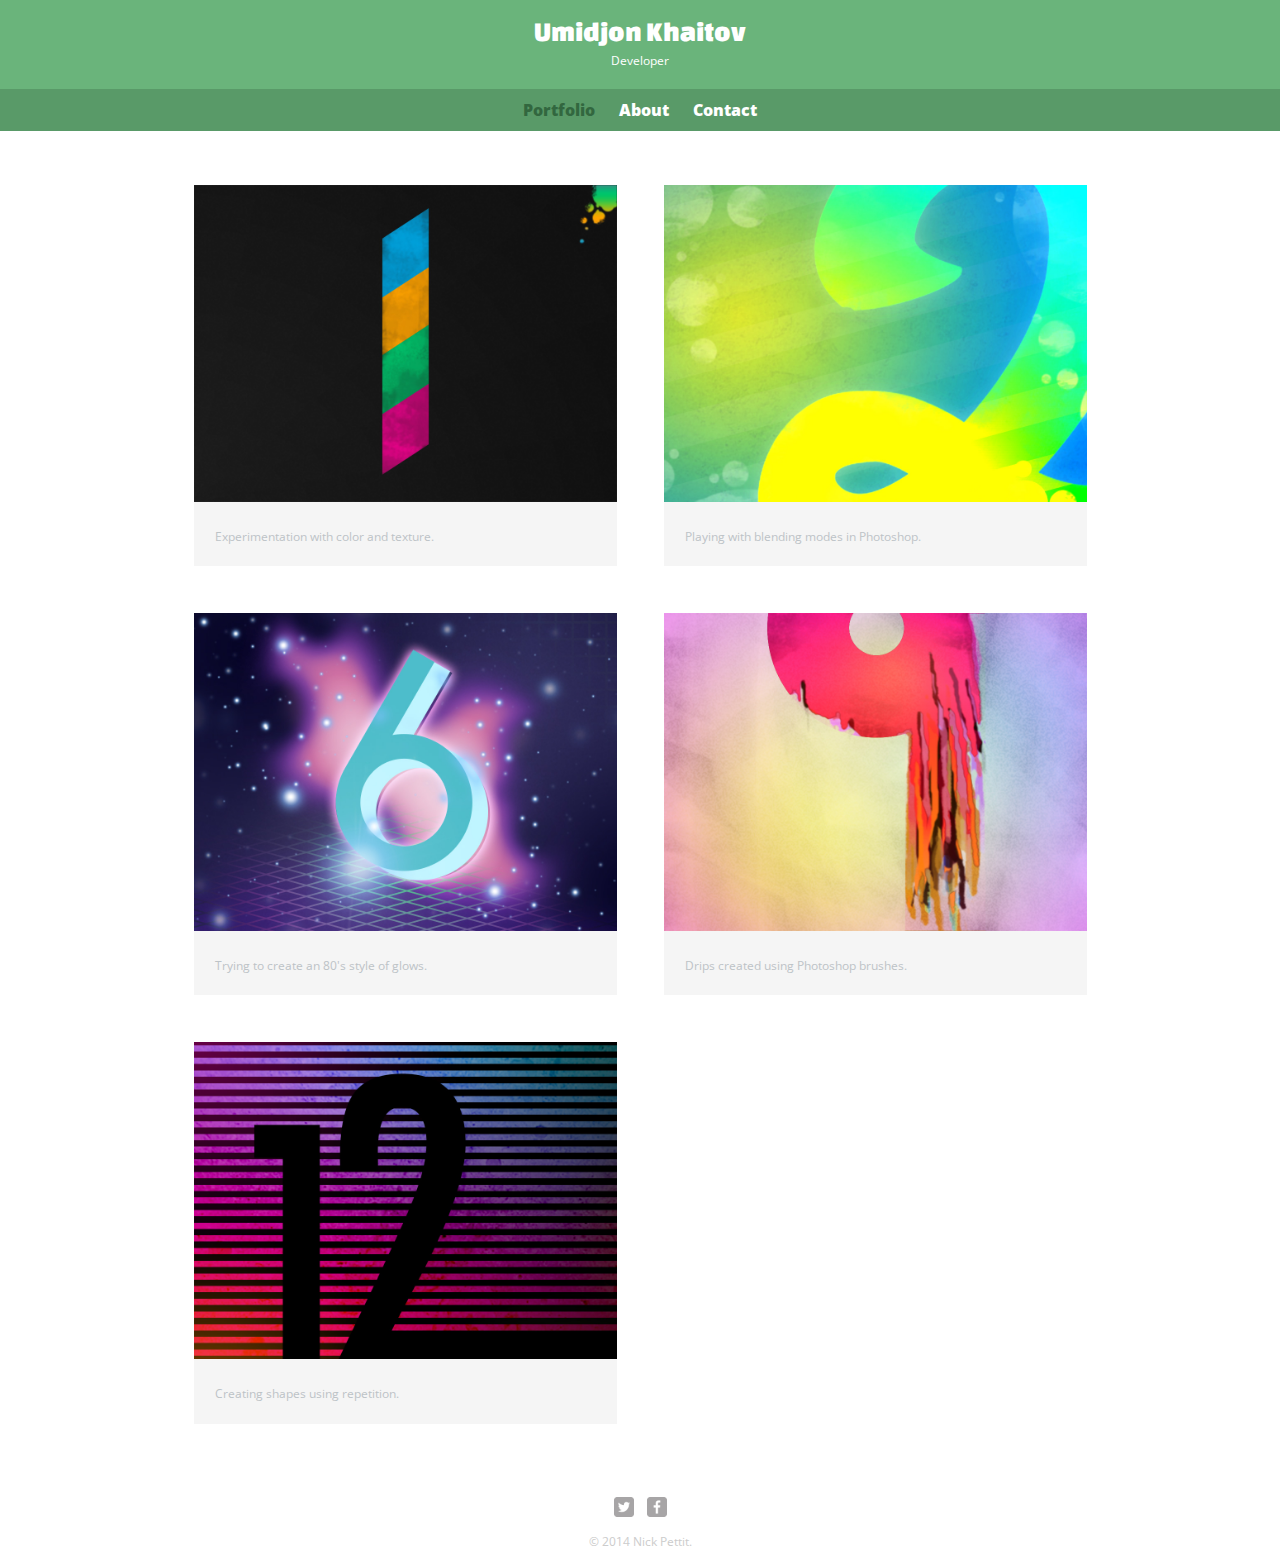
==== index.html @ 678d2e7a "initial commit" ====
<!DOCTYPE html>
<html>
  <head>
    <meta charset="utf-8">
    <title>Umidjon Khaitov | Developer</title>
    <link rel="stylesheet" href="css/normalize.css">
    <link href='http://fonts.googleapis.com/css?family=Changa+One|Open+Sans:400italic,700italic,400,700,800' rel='stylesheet' type='text/css'>
    <link rel="stylesheet" href="css/main.css">
  </head>
  <body>
    <header>
      <a href="index.html" id="logo">
        <h1>Umidjon Khaitov</h1>
        <h2>Developer</h2>
      </a>
      <nav>
        <ul>
          <li><a href="index.html" class="selected">Portfolio</a></li>
          <li><a href="about.html">About</a></li>
          <li><a href="contact.html">Contact</a></li>
        </ul>
      </nav>
    </header>
    <div id="wrapper">
      <section>
        <ul id="gallery">
          <li>
            <a href="img/numbers-01.jpg">
              <img src="img/numbers-01.jpg" alt="">
              <p>Experimentation with color and texture.</p>
            </a>
          </li>
          <li>
            <a href="img/numbers-02.jpg">
              <img src="img/numbers-02.jpg" alt="">
              <p>Playing with blending modes in Photoshop.</p>
            </a>
          </li>
          <li>
            <a href="img/numbers-06.jpg">
              <img src="img/numbers-06.jpg" alt="">
              <p>Trying to create an 80's style of glows.</p>
            </a>
          </li>
          <li>
            <a href="img/numbers-09.jpg">
              <img src="img/numbers-09.jpg" alt="">
              <p>Drips created using Photoshop brushes.</p>
            </a>
          </li>
          <li>
            <a href="img/numbers-12.jpg">
              <img src="img/numbers-12.jpg" alt="">
              <p>Creating shapes using repetition.</p>
            </a>
          </li>
        </ul>
      </section>
      <footer>
        <a href="http://twitter.com/nickrp"><img src="img/twitter-wrap.png" alt="Twitter Logo" class="social-icon"></a>
        <a href="http://facebook.com/nickpettit"><img src="img/facebook-wrap.png" alt="Facebook Logo" class="social-icon"></a>
        <p>&copy; 2014 Nick Pettit.</p>
      </footer>
    </div>
  </body>
</html>
---- css/main.css ----
/**********************************
GENERAL
***********************************/

body {

  font-family: 'Open Sans', sans-serif;
}

#wrapper {
  max-width: 940px;
  margin: 0 auto;
  padding: 0 5%;
}

a {
  text-decoration: none;
}

img {
  max-width: 100%;
}



/**********************************
HEADING
***********************************/
header{
  float:left;
  margin: 0 0 30px 0;
  padding: 5px 0 0 0;
  width: 100%;
}

#logo {
  text-align: center;
  margin: 0;
}

h1 {
  font-family: 'Changa One', sans-serif;
  margin: 15px 0;
  font-size: 1.75em;
  font-weight: normal;
  line-height: 0.8em;
}

h2 {
  font-size: 0.75em;
  margin: -5px 0 0;
  font-weight: normal;
}



/**********************************
NAVIGATION
***********************************/

nav {
  text-align: center;
  padding: 10px 0;
  margin: 20px 0 0;
}
nav ul{
  list-style: none;
  margin: 0 10px;
  padding: 0;
}
nav li{
  display: inline-block;
}
nav a{
  font-weight: 800;
  padding: 15px 10px;

}


/**********************************
FOOTER
***********************************/

footer {
  font-size: 0.75em;
  text-align: center;
  clear:both;
  padding-top: 50px;
  color: #ccc;
}
.social-icon{
  width: 20px;
  height: 20px;
  margin: 0 5px;
}


/**********************************
PAGE: PORTFOLIO
***********************************/

#gallery {
  margin: 0;
  padding: 0;
  list-style: none;
}

#gallery li {
  float: left;
  width: 45%;
  margin: 2.5%;
  background-color: #f5f5f5;
  color: #bdc3c7;
}
#gallery li a p{
  margin: 0;
  padding: 5%;
  font-size: 0.75em;
  color: #bdc3c7
}


/**********************************
COLORS
***********************************/

/* site body */
body {
  background-color: #fff;
  color: #999;
}

/* green header */
header {
  background: #6ab47b;
  border-color: #599a68;
}

/* nav background on mobile */
nav {
  background: #599a68;
}

/* logo text */
h1, h2 {
  color: #fff;
}

/* links */
a {
  color: #6ab47b;
}

/* nav link */
nav a, nav a:visited {
  color: #fff;
}

/* selected nav link */
nav a.selected, nav a:hover {
  color: #32673f;
}
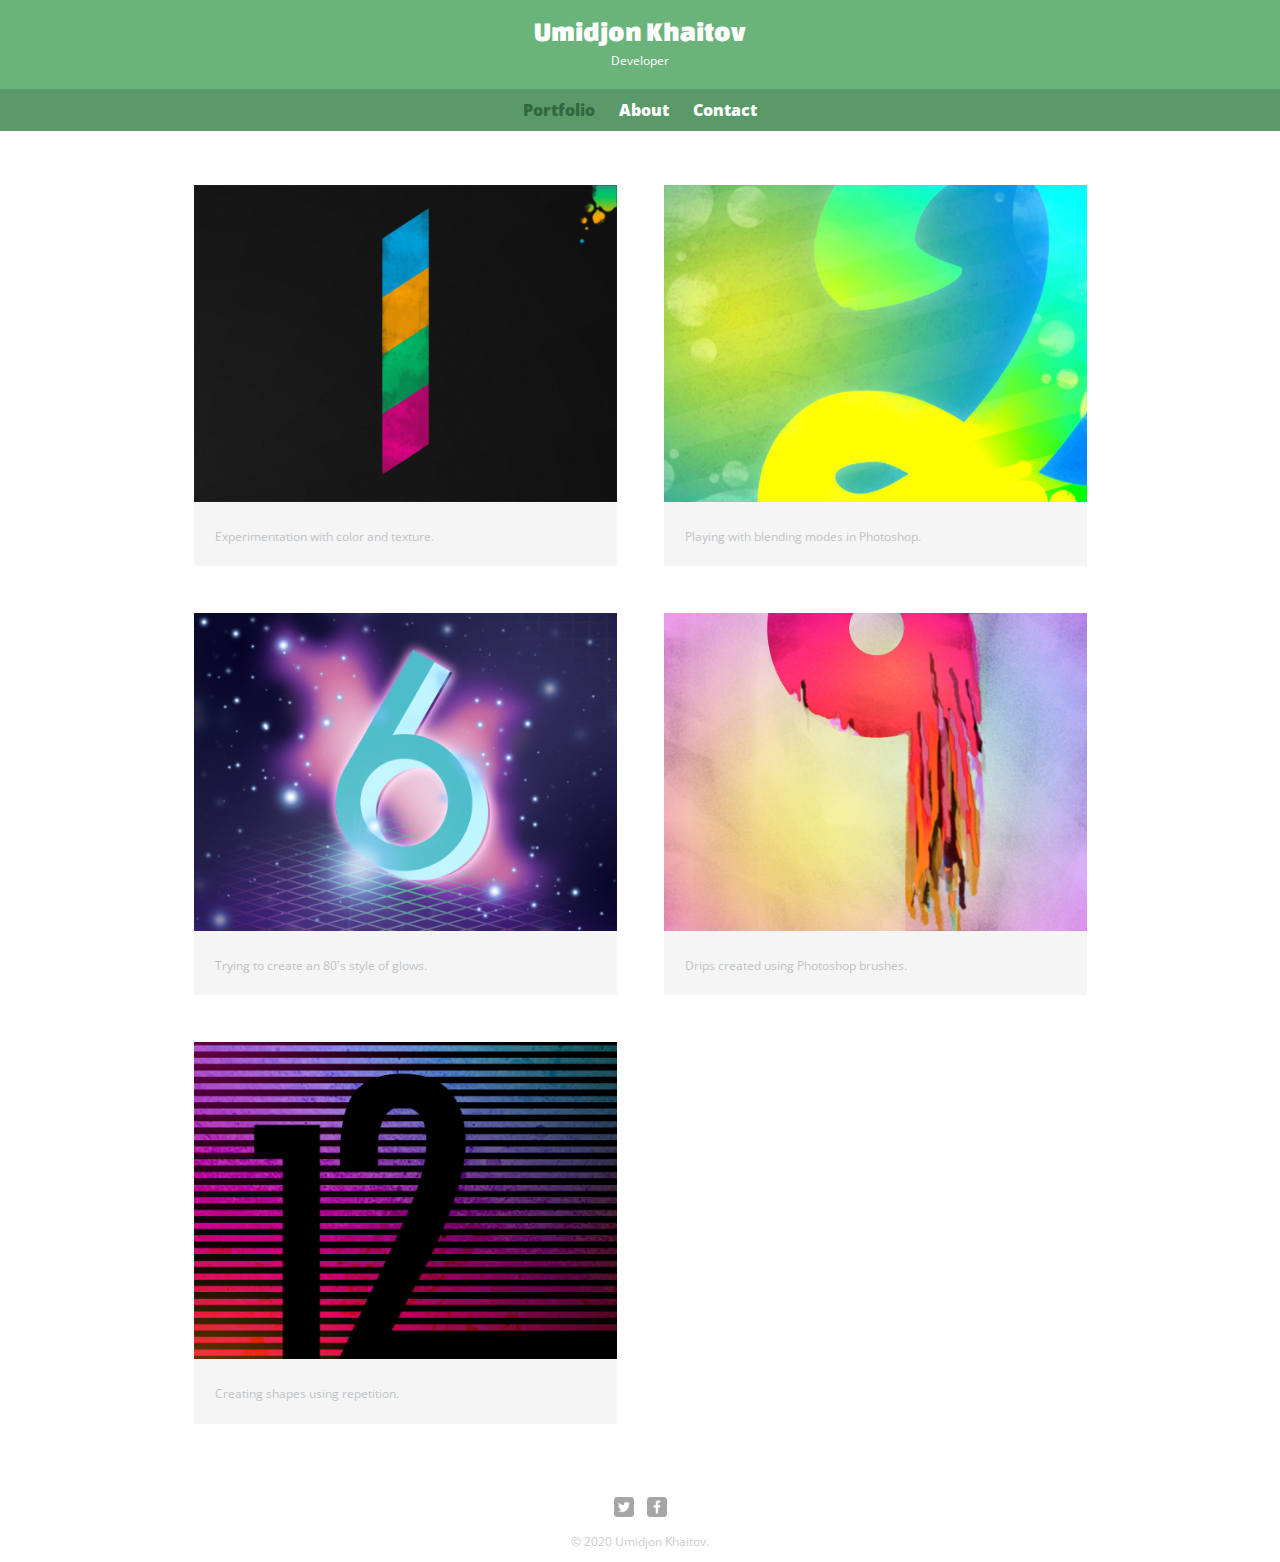
==== commit 23337ca1: "responsiveness" ====
--- a/index.html
+++ b/index.html
@@ -6,6 +6,7 @@
     <link rel="stylesheet" href="css/normalize.css">
     <link href='http://fonts.googleapis.com/css?family=Changa+One|Open+Sans:400italic,700italic,400,700,800' rel='stylesheet' type='text/css'>
     <link rel="stylesheet" href="css/main.css">
+    <link rel="stylesheet" href="css/responsive.css">
   </head>
   <body>
     <header>
@@ -57,9 +58,9 @@
         </ul>
       </section>
       <footer>
-        <a href="http://twitter.com/nickrp"><img src="img/twitter-wrap.png" alt="Twitter Logo" class="social-icon"></a>
-        <a href="http://facebook.com/nickpettit"><img src="img/facebook-wrap.png" alt="Facebook Logo" class="social-icon"></a>
-        <p>&copy; 2014 Nick Pettit.</p>
+        <a href="http://twitter.com"><img src="img/twitter-wrap.png" alt="Twitter Logo" class="social-icon"></a>
+        <a href="http://facebook.com"><img src="img/facebook-wrap.png" alt="Facebook Logo" class="social-icon"></a>
+        <p>&copy; 2020 Umidjon Khaitov.</p>
       </footer>
     </div>
   </body>
--- a/css/main.css
+++ b/css/main.css
@@ -21,7 +21,9 @@
   max-width: 100%;
 }
 
-
+h3{
+  margin: 0 0 1em 0;
+}
 
 /**********************************
 HEADING
@@ -120,6 +122,48 @@
   color: #bdc3c7
 }
 
+/**********************************
+Page: ABOUT
+***********************************/
+
+.profile-photo{
+  display: block;
+  max-width: 300px;
+  margin: 0 auto 30px;
+  border-radius: 100%;
+}
+
+/**********************************
+Page: CONTACT
+***********************************/
+
+.contact-info a {
+  display: block;
+  min-height: 20px;
+  background-repeat: no-repeat;
+  background-size: 20px 20px;
+  padding: 0 0 0 30px;
+  margin: 0 0 10px;
+}
+
+.contact-info{
+  list-style: none;
+  padding: 0;
+  margin: 0;
+  font-size: 0.9em;
+}
+
+.contact-info li.phone a {
+  background-image: url('../img/phone.png');
+}
+.contact-info li.mail a {
+  background-image: url('../img/mail.png');
+}
+.contact-info li.telegram a {
+  background-image: url('../img/telegram-logo.png');
+}
+
+
 
 /**********************************
 COLORS
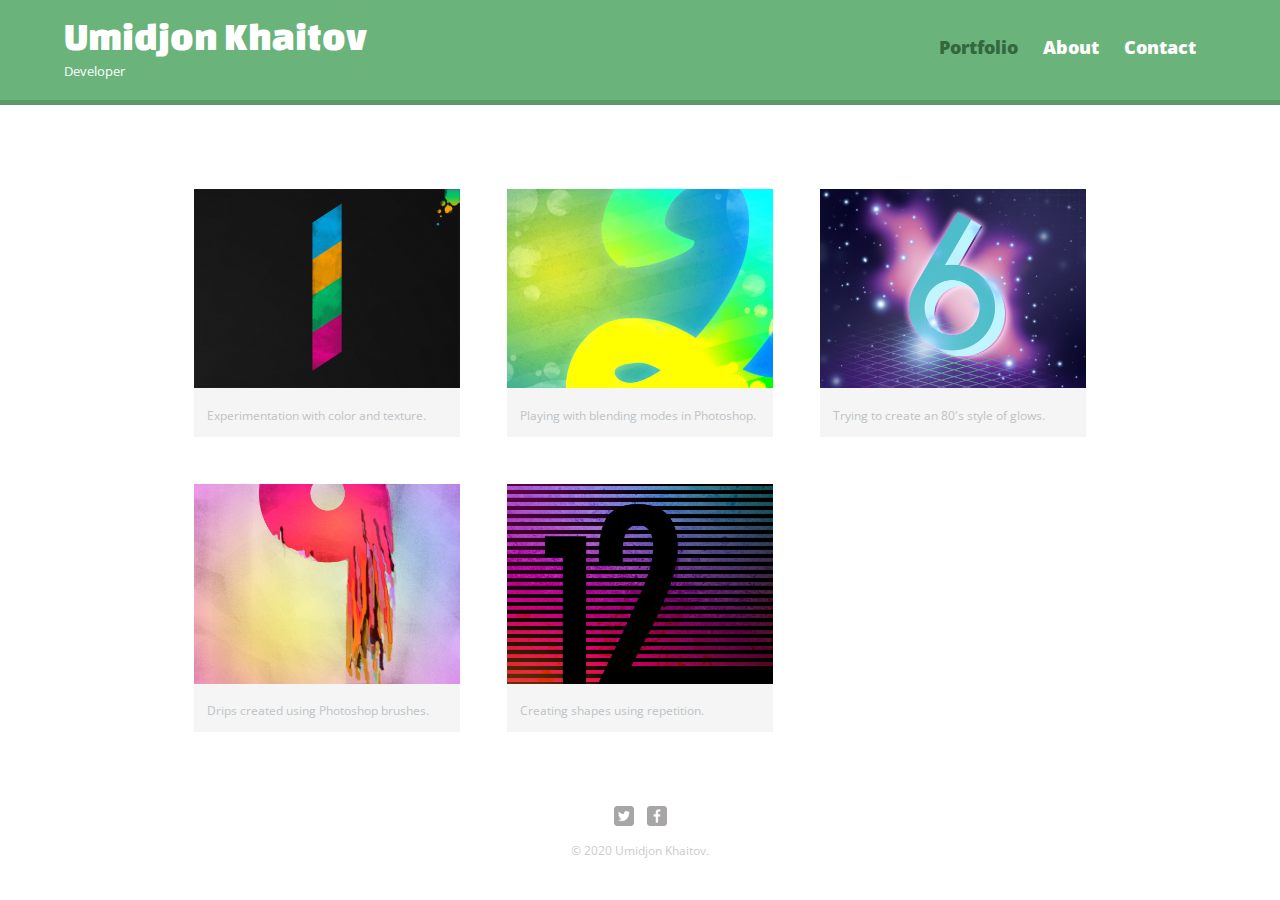
==== commit 5d6dd386: "ready to deploy" ====
--- a/index.html
+++ b/index.html
@@ -1,5 +1,5 @@
 <!DOCTYPE html>
-<html>
+<html lang="en">
   <head>
     <meta charset="utf-8">
     <title>Umidjon Khaitov | Developer</title>
@@ -7,6 +7,7 @@
     <link href='http://fonts.googleapis.com/css?family=Changa+One|Open+Sans:400italic,700italic,400,700,800' rel='stylesheet' type='text/css'>
     <link rel="stylesheet" href="css/main.css">
     <link rel="stylesheet" href="css/responsive.css">
+    <meta name="viewport" content="width=device-width, initial-scale=1.0">
   </head>
   <body>
     <header>
--- a/css/responsive.css
+++ b/css/responsive.css
@@ -0,0 +1,72 @@
+@media screen and (min-width: 660px){
+
+  /**********************************
+  TWO COLUMN LAYOUT
+  ***********************************/
+
+  #primary{
+    width: 50%;
+    float: left;
+  }
+  #secondary{
+    width: 40%;
+    float: right;
+  }
+
+  /**********************************
+  PAGE: PORTFOLIO
+  ***********************************/
+
+  #gallery li{
+    width: 28.333333%
+  }
+  #gallery li:nth-child(4n){
+    clear: left;
+  }
+
+  /**********************************
+  PAGE: ABOUT
+  ***********************************/
+
+  .profile-photo{
+    float: left;
+    margin: 0 5% 80px 0;
+  }
+
+}
+
+@media screen and (min-width: 660px){
+  /**********************************
+  HEADER
+  ***********************************/
+  nav{
+    background: none;
+    float: right;
+    font-size: 1.125em;
+    margin-right: 5%;
+    text-align: right;
+    width: 45%;
+  }
+
+  #logo{
+    float: left;
+    margin-left: 5%;
+    text-align: left;
+    width: 45%;
+  }
+
+  h1{
+    font-size: 2.5em;
+  }
+
+  h2{
+    font-size: 0.825em;
+    margin-bottom: 20px;
+  }
+
+  header{
+    border-bottom: 5px solid #599a68;
+    margin-bottom: 60px;
+  }
+
+}
